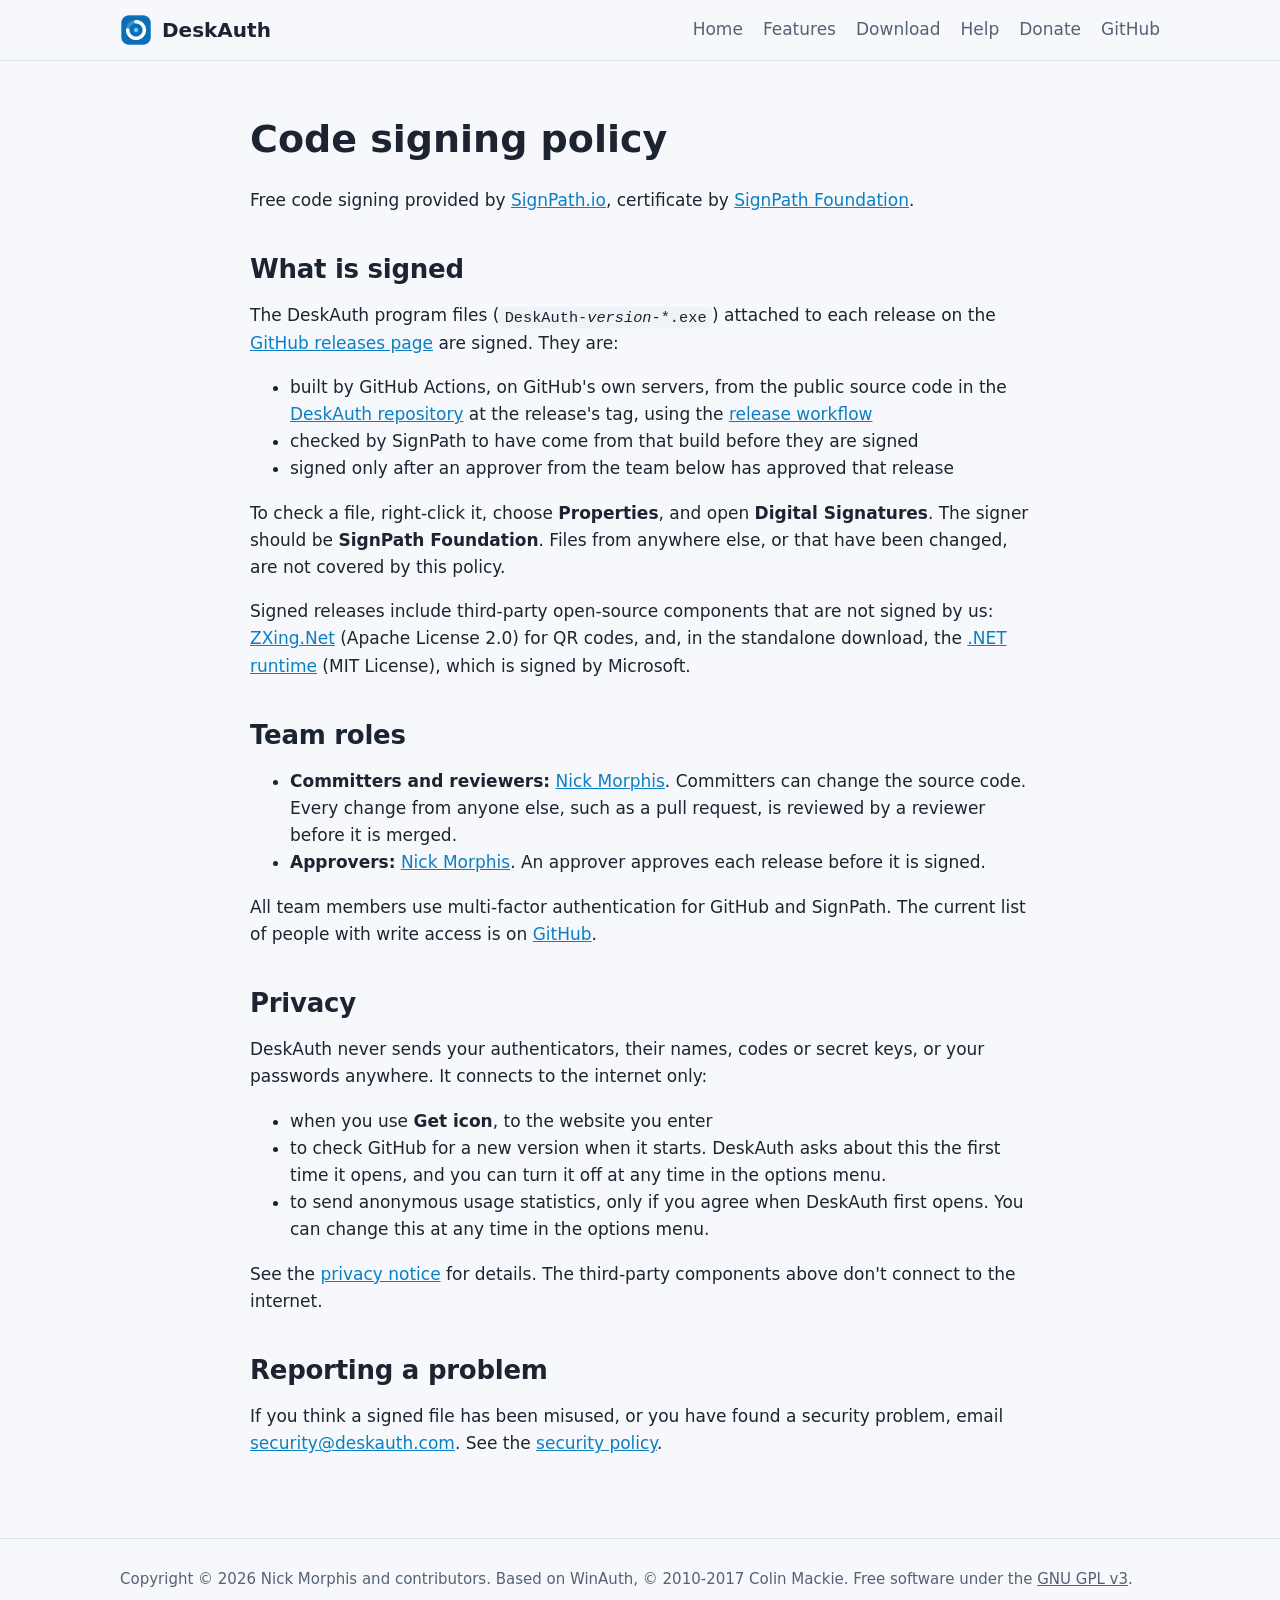
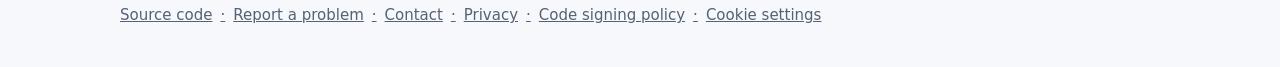
==== docs/code-signing.html @ 06732f40 "Add contact addresses and prepare for SignPath code signing Contact addresses: - SECURITY.md and /.w" ====
<!doctype html>
<html lang="en">
<head>
  <meta charset="utf-8">
  <meta name="viewport" content="width=device-width, initial-scale=1">
  <title>Code signing policy - DeskAuth</title>
  <meta name="description" content="How DeskAuth releases are built and signed, and who can approve signing.">
  <meta name="color-scheme" content="light dark">
  <link rel="canonical" href="https://deskauth.com/code-signing.html">
  <link rel="icon" href="favicon.ico">
  <link rel="stylesheet" href="css/site.css">
  <script src="js/analytics.js" defer></script>
</head>
<body>
  <header class="site-header">
    <div class="container">
      <a class="brand" href="index.html"><img src="images/logo-64.png" alt="" width="32" height="32">DeskAuth</a>
      <nav class="site-nav" aria-label="Main">
        <a href="index.html">Home</a>
        <a href="index.html#features">Features</a>
        <a href="download.html">Download</a>
        <a href="help.html">Help</a>
        <a href="donate.html">Donate</a>
        <a href="https://github.com/DeskAuth/DeskAuth">GitHub</a>
      </nav>
    </div>
  </header>

  <main class="page">
    <div class="container">
      <h1>Code signing policy</h1>
      <p>Free code signing provided by <a href="https://signpath.io">SignPath.io</a>, certificate by <a href="https://signpath.org">SignPath Foundation</a>.</p>

      <h2 id="what">What is signed</h2>
      <p>The DeskAuth program files (<code>DeskAuth-<em>version</em>-*.exe</code>) attached to each release on the <a href="https://github.com/DeskAuth/DeskAuth/releases">GitHub releases page</a> are signed. They are:</p>
      <ul>
        <li>built by GitHub Actions, on GitHub's own servers, from the public source code in the <a href="https://github.com/DeskAuth/DeskAuth">DeskAuth repository</a> at the release's tag, using the <a href="https://github.com/DeskAuth/DeskAuth/blob/main/.github/workflows/release.yml">release workflow</a></li>
        <li>checked by SignPath to have come from that build before they are signed</li>
        <li>signed only after an approver from the team below has approved that release</li>
      </ul>
      <p>To check a file, right-click it, choose <strong>Properties</strong>, and open <strong>Digital Signatures</strong>. The signer should be <strong>SignPath Foundation</strong>. Files from anywhere else, or that have been changed, are not covered by this policy.</p>
      <p>Signed releases include third-party open-source components that are not signed by us: <a href="https://github.com/micjahn/ZXing.Net">ZXing.Net</a> (Apache License 2.0) for QR codes, and, in the standalone download, the <a href="https://github.com/dotnet/runtime">.NET runtime</a> (MIT License), which is signed by Microsoft.</p>

      <h2 id="team">Team roles</h2>
      <ul>
        <li><strong>Committers and reviewers:</strong> <a href="https://github.com/CowboyNick">Nick Morphis</a>. Committers can change the source code. Every change from anyone else, such as a pull request, is reviewed by a reviewer before it is merged.</li>
        <li><strong>Approvers:</strong> <a href="https://github.com/CowboyNick">Nick Morphis</a>. An approver approves each release before it is signed.</li>
      </ul>
      <p>All team members use multi-factor authentication for GitHub and SignPath. The current list of people with write access is on <a href="https://github.com/DeskAuth/DeskAuth">GitHub</a>.</p>

      <h2 id="privacy">Privacy</h2>
      <p>DeskAuth never sends your authenticators, their names, codes or secret keys, or your passwords anywhere. It connects to the internet only:</p>
      <ul>
        <li>when you use <strong>Get icon</strong>, to the website you enter</li>
        <li>to check GitHub for a new version when it starts. DeskAuth asks about this the first time it opens, and you can turn it off at any time in the options menu.</li>
        <li>to send anonymous usage statistics, only if you agree when DeskAuth first opens. You can change this at any time in the options menu.</li>
      </ul>
      <p>See the <a href="privacy.html">privacy notice</a> for details. The third-party components above don't connect to the internet.</p>

      <h2 id="problems">Reporting a problem</h2>
      <p>If you think a signed file has been misused, or you have found a security problem, email <a href="mailto:security@deskauth.com">security@deskauth.com</a>. See the <a href="https://github.com/DeskAuth/DeskAuth/blob/main/SECURITY.md">security policy</a>.</p>
    </div>
  </main>

  <footer class="site-footer">
    <div class="container">
      <span>Copyright &copy; 2026 Nick Morphis and contributors. Based on WinAuth, &copy; 2010-2017 Colin Mackie. Free software under the <a href="https://github.com/DeskAuth/DeskAuth/blob/main/LICENSE">GNU GPL v3</a>.</span>
      <span class="footer-links"><a href="https://github.com/DeskAuth/DeskAuth">Source code</a><a href="https://github.com/DeskAuth/DeskAuth/issues">Report a problem</a><a href="mailto:contact@deskauth.com">Contact</a><a href="privacy.html">Privacy</a><a href="code-signing.html">Code signing policy</a><a href="privacy.html#choices" data-cookie-settings>Cookie settings</a></span>
    </div>
  </footer>
</body>
</html>
---- docs/css/site.css ----
/* WinAuth website */

:root {
  --bg: #f6f8fb;
  --surface: #ffffff;
  --surface-2: #eef3f8;
  --text: #1b2430;
  --text-muted: #556274;
  --border: #dbe3ec;
  --accent: #0b7fc4;
  --accent-strong: #075f94;
  --accent-soft: #dff1fb;
  --hero-from: #e6f5fd;
  --hero-to: #f6f8fb;
  --code-bg: #eef3f8;
  --warning-bg: #fff6e0;
  --warning-border: #f0c75e;
  --shadow: 0 1px 2px rgba(16, 32, 48, 0.06), 0 8px 24px rgba(16, 32, 48, 0.08);
  color-scheme: light;
}

@media (prefers-color-scheme: dark) {
  :root {
    --bg: #14181e;
    --surface: #1c2129;
    --surface-2: #232a34;
    --text: #e6ebf1;
    --text-muted: #9aa7b6;
    --border: #2e3744;
    --accent: #4cc2f5;
    --accent-strong: #8ad7f9;
    --accent-soft: #15364a;
    --hero-from: #10283a;
    --hero-to: #14181e;
    --code-bg: #232a34;
    --warning-bg: #3a2f12;
    --warning-border: #8a6d1c;
    --shadow: 0 1px 2px rgba(0, 0, 0, 0.3), 0 8px 24px rgba(0, 0, 0, 0.35);
    color-scheme: dark;
  }
}

* {
  box-sizing: border-box;
}

html {
  scroll-behavior: smooth;
}

body {
  margin: 0;
  background: var(--bg);
  color: var(--text);
  font-family: "Segoe UI Variable Text", "Segoe UI", system-ui, -apple-system, "Helvetica Neue", Arial, sans-serif;
  font-size: 17px;
  line-height: 1.6;
}

img {
  max-width: 100%;
  height: auto;
}

a {
  color: var(--accent);
}

a:hover {
  color: var(--accent-strong);
}

code {
  font-family: Consolas, "Cascadia Mono", ui-monospace, monospace;
  font-size: 0.9em;
  background: var(--code-bg);
  padding: 0.1em 0.35em;
  border-radius: 4px;
}

pre {
  background: var(--code-bg);
  padding: 14px 16px;
  border-radius: 8px;
  overflow-x: auto;
}

pre code {
  padding: 0;
  background: none;
}

.container {
  width: 100%;
  max-width: 1080px;
  margin: 0 auto;
  padding: 0 20px;
}

/* header */

.site-header {
  position: sticky;
  top: 0;
  z-index: 10;
  background: color-mix(in srgb, var(--bg) 88%, transparent);
  backdrop-filter: blur(10px);
  border-bottom: 1px solid var(--border);
}

.site-header .container {
  display: flex;
  align-items: center;
  justify-content: space-between;
  gap: 16px;
  min-height: 60px;
}

.brand {
  display: flex;
  align-items: center;
  gap: 10px;
  font-weight: 600;
  font-size: 20px;
  color: var(--text);
  text-decoration: none;
}

.brand img {
  width: 32px;
  height: 32px;
}

.site-nav {
  display: flex;
  flex-wrap: wrap;
  gap: 4px 20px;
}

.site-nav a {
  color: var(--text-muted);
  text-decoration: none;
  font-weight: 500;
}

.site-nav a:hover,
.site-nav a[aria-current="page"] {
  color: var(--accent);
}

/* hero */

.hero {
  background: linear-gradient(180deg, var(--hero-from), var(--hero-to));
  padding: 56px 0 40px;
}

.hero .container {
  display: grid;
  grid-template-columns: 1.1fr 1fr;
  gap: 40px;
  align-items: center;
}

.hero h1 {
  font-size: clamp(32px, 5vw, 48px);
  line-height: 1.15;
  margin: 0 0 16px;
  letter-spacing: -0.02em;
}

.hero p.lead {
  font-size: 20px;
  color: var(--text-muted);
  margin: 0 0 28px;
}

.hero-shot img {
  display: block;
  margin: 0 auto;
  width: 100%;
  max-width: 440px;
}

.buttons {
  display: flex;
  flex-wrap: wrap;
  gap: 12px;
}

.button {
  display: inline-block;
  padding: 11px 22px;
  border-radius: 8px;
  font-weight: 600;
  text-decoration: none;
  border: 1px solid var(--border);
  color: var(--text);
  background: var(--surface);
}

.button:hover {
  color: var(--text);
  border-color: var(--accent);
}

.button.primary {
  background: var(--accent);
  border-color: var(--accent);
  color: #fff;
}

@media (prefers-color-scheme: dark) {
  .button.primary {
    color: #0b1a24;
  }
}

.button.primary:hover {
  background: var(--accent-strong);
  border-color: var(--accent-strong);
}

.hero .note {
  margin-top: 14px;
  font-size: 15px;
  color: var(--text-muted);
}

/* sections */

section {
  padding: 56px 0;
}

section + section {
  border-top: 1px solid var(--border);
}

h2 {
  font-size: 30px;
  line-height: 1.2;
  margin: 0 0 12px;
  letter-spacing: -0.01em;
}

h3 {
  font-size: 20px;
  margin: 0 0 8px;
}

.section-intro {
  color: var(--text-muted);
  max-width: 680px;
  margin: 0 0 32px;
}

.feature-grid {
  display: grid;
  grid-template-columns: repeat(3, 1fr);
  gap: 20px;
}

.feature {
  background: var(--surface);
  border: 1px solid var(--border);
  border-radius: 12px;
  padding: 20px;
}

.feature p {
  margin: 0;
  color: var(--text-muted);
}

/* screenshot rows */

.showcase {
  display: grid;
  grid-template-columns: 1fr 1fr;
  gap: 40px;
  align-items: center;
  margin-bottom: 48px;
}

.showcase:last-child {
  margin-bottom: 0;
}

.showcase.reverse .showcase-text {
  order: 2;
}

.showcase-text p {
  color: var(--text-muted);
}

.showcase-text ul {
  color: var(--text-muted);
  padding-left: 20px;
}

.showcase img {
  display: block;
  margin: 0 auto;
}

/* page content (download, help) */

.page {
  padding: 48px 0 64px;
}

.page .container {
  max-width: 820px;
}

.page h1 {
  font-size: 38px;
  margin: 0 0 12px;
}

.page h2 {
  margin-top: 40px;
  font-size: 26px;
}

.page h3 {
  margin-top: 28px;
}

.page p,
.page li {
  color: var(--text);
}

.callout {
  background: var(--warning-bg);
  border: 1px solid var(--warning-border);
  border-radius: 10px;
  padding: 14px 18px;
  margin: 20px 0;
}

.callout p {
  margin: 0;
}

.card {
  background: var(--surface);
  border: 1px solid var(--border);
  border-radius: 12px;
  padding: 20px 24px;
  margin: 20px 0;
}

.toc {
  background: var(--surface);
  border: 1px solid var(--border);
  border-radius: 12px;
  padding: 16px 24px;
}

.toc ul {
  margin: 8px 0 0;
  padding-left: 20px;
}

/* footer */

.site-footer {
  border-top: 1px solid var(--border);
  padding: 28px 0 40px;
  color: var(--text-muted);
  font-size: 15px;
}

.site-footer .container {
  display: flex;
  flex-wrap: wrap;
  justify-content: space-between;
  gap: 12px;
}

.site-footer a {
  color: var(--text-muted);
}

/* narrow screens */

@media (max-width: 860px) {
  .hero .container,
  .showcase {
    grid-template-columns: 1fr;
  }

  .showcase.reverse .showcase-text {
    order: 0;
  }

  .feature-grid {
    grid-template-columns: 1fr 1fr;
  }
}

@media (max-width: 560px) {
  body {
    font-size: 16px;
  }

  .feature-grid {
    grid-template-columns: 1fr;
  }

  .site-header .container {
    flex-direction: column;
    align-items: flex-start;
    padding-top: 10px;
    padding-bottom: 10px;
  }

  .hero {
    padding-top: 36px;
  }

  section {
    padding: 40px 0;
  }
}

/* screenshots sit on a panel the same color as their background */

.stage {
  background: #e8eef4;
  border-radius: 16px;
  padding: 8px;
  display: flex;
  justify-content: center;
}

@media (prefers-color-scheme: dark) {
  .stage {
    background: #20242b;
  }
}

.stage picture {
  display: block;
}

/* let screenshots and grid columns shrink on narrow screens */

.hero .container > *,
.showcase > *,
.feature-grid > * {
  min-width: 0;
}

.stage picture,
.stage > img {
  min-width: 0;
  max-width: 100%;
}

/* cookie consent banner, added by js/analytics.js */

.consent {
  position: fixed;
  z-index: 20;
  left: 16px;
  right: 16px;
  bottom: 16px;
  max-width: 760px;
  margin: 0 auto;
  display: flex;
  flex-wrap: wrap;
  align-items: center;
  gap: 12px 20px;
  padding: 16px 20px;
  background: var(--surface);
  color: var(--text);
  border: 1px solid var(--border);
  border-radius: 12px;
  box-shadow: var(--shadow);
}

.consent[hidden] {
  display: none;
}

.consent-text {
  flex: 1 1 360px;
  margin: 0;
  font-size: 15px;
}

.consent-buttons {
  display: flex;
  gap: 10px;
}

.consent .button {
  font: inherit;
  font-weight: 600;
  cursor: pointer;
  min-width: 96px;
}

.footer-links a + a::before {
  content: "·";
  margin: 0 8px;
  color: var(--text-muted);
}

/* donate page */

.donate-grid {
  display: grid;
  grid-template-columns: repeat(auto-fill, minmax(240px, 1fr));
  gap: 20px;
  margin: 24px 0 8px;
}

.donate-card {
  min-width: 0;
  display: flex;
  flex-direction: column;
  align-items: center;
  gap: 12px;
  padding: 20px;
  background: var(--surface);
  border: 1px solid var(--border);
  border-radius: 12px;
  text-align: center;
}

.donate-card h2 {
  margin: 0;
  font-size: 22px;
}

.donate-card .ticker {
  font-size: 15px;
  font-weight: 500;
  color: var(--text-muted);
}

.donate-card .network {
  margin: -6px 0 0;
  font-size: 14px;
  color: var(--text-muted);
}

.donate-card img {
  border-radius: 8px;
}

.donate-card .address {
  display: block;
  max-width: 100%;
  word-break: break-all;
  font-size: 14px;
  user-select: all;
}

.donate-card .button {
  font: inherit;
  font-weight: 600;
  cursor: pointer;
}
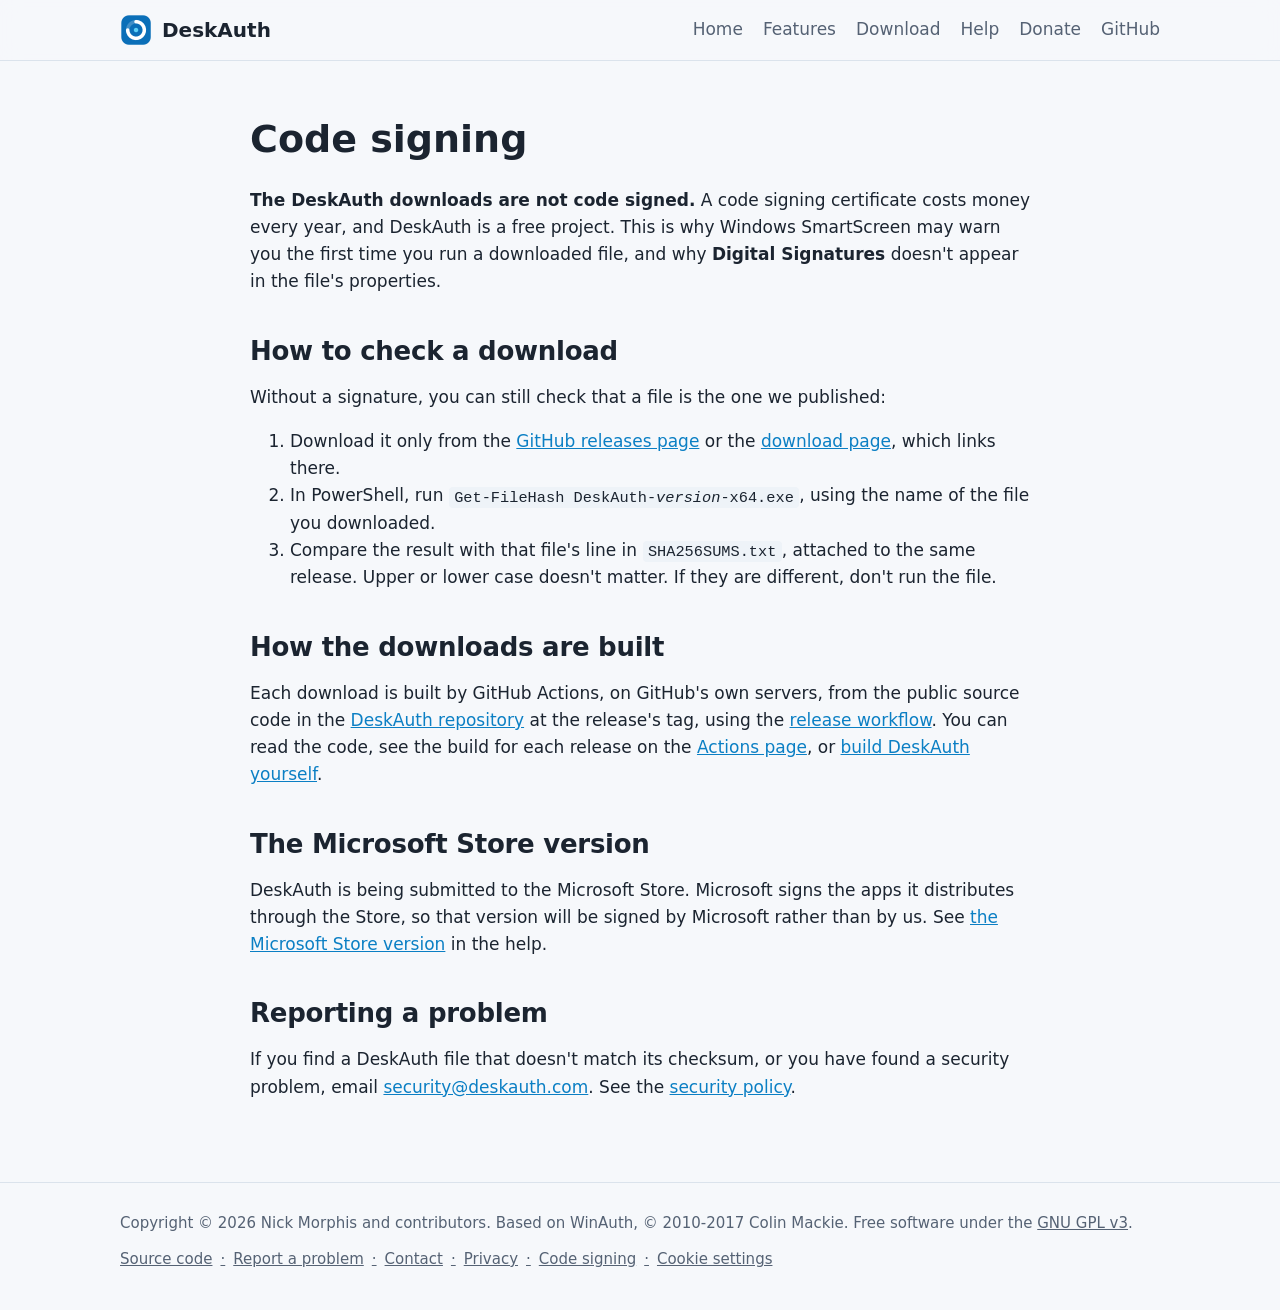
==== commit f0372dbf: "Say that downloads are not code signed The website and README read as if releases were signed throug" ====
--- a/docs/code-signing.html
+++ b/docs/code-signing.html
@@ -3,8 +3,8 @@
 <head>
   <meta charset="utf-8">
   <meta name="viewport" content="width=device-width, initial-scale=1">
-  <title>Code signing policy - DeskAuth</title>
-  <meta name="description" content="How DeskAuth releases are built and signed, and who can approve signing.">
+  <title>Code signing - DeskAuth</title>
+  <meta name="description" content="DeskAuth downloads are not code signed. How they are built, and how to check a download.">
   <meta name="color-scheme" content="light dark">
   <link rel="canonical" href="https://deskauth.com/code-signing.html">
   <link rel="icon" href="favicon.ico">
@@ -28,44 +28,32 @@
 
   <main class="page">
     <div class="container">
-      <h1>Code signing policy</h1>
-      <p>Free code signing provided by <a href="https://signpath.io">SignPath.io</a>, certificate by <a href="https://signpath.org">SignPath Foundation</a>.</p>
+      <h1>Code signing</h1>
+      <p><strong>The DeskAuth downloads are not code signed.</strong> A code signing certificate costs money every year, and DeskAuth is a free project. This is why Windows SmartScreen may warn you the first time you run a downloaded file, and why <strong>Digital Signatures</strong> doesn't appear in the file's properties.</p>
 
-      <h2 id="what">What is signed</h2>
-      <p>The DeskAuth program files (<code>DeskAuth-<em>version</em>-*.exe</code>) attached to each release on the <a href="https://github.com/DeskAuth/DeskAuth/releases">GitHub releases page</a> are signed. They are:</p>
-      <ul>
-        <li>built by GitHub Actions, on GitHub's own servers, from the public source code in the <a href="https://github.com/DeskAuth/DeskAuth">DeskAuth repository</a> at the release's tag, using the <a href="https://github.com/DeskAuth/DeskAuth/blob/main/.github/workflows/release.yml">release workflow</a></li>
-        <li>checked by SignPath to have come from that build before they are signed</li>
-        <li>signed only after an approver from the team below has approved that release</li>
-      </ul>
-      <p>To check a file, right-click it, choose <strong>Properties</strong>, and open <strong>Digital Signatures</strong>. The signer should be <strong>SignPath Foundation</strong>. Files from anywhere else, or that have been changed, are not covered by this policy.</p>
-      <p>Signed releases include third-party open-source components that are not signed by us: <a href="https://github.com/micjahn/ZXing.Net">ZXing.Net</a> (Apache License 2.0) for QR codes, and, in the standalone download, the <a href="https://github.com/dotnet/runtime">.NET runtime</a> (MIT License), which is signed by Microsoft.</p>
+      <h2 id="check">How to check a download</h2>
+      <p>Without a signature, you can still check that a file is the one we published:</p>
+      <ol>
+        <li>Download it only from the <a href="https://github.com/DeskAuth/DeskAuth/releases">GitHub releases page</a> or the <a href="download.html">download page</a>, which links there.</li>
+        <li>In PowerShell, run <code>Get-FileHash DeskAuth-<em>version</em>-x64.exe</code>, using the name of the file you downloaded.</li>
+        <li>Compare the result with that file's line in <code>SHA256SUMS.txt</code>, attached to the same release. Upper or lower case doesn't matter. If they are different, don't run the file.</li>
+      </ol>
 
-      <h2 id="team">Team roles</h2>
-      <ul>
-        <li><strong>Committers and reviewers:</strong> <a href="https://github.com/CowboyNick">Nick Morphis</a>. Committers can change the source code. Every change from anyone else, such as a pull request, is reviewed by a reviewer before it is merged.</li>
-        <li><strong>Approvers:</strong> <a href="https://github.com/CowboyNick">Nick Morphis</a>. An approver approves each release before it is signed.</li>
-      </ul>
-      <p>All team members use multi-factor authentication for GitHub and SignPath. The current list of people with write access is on <a href="https://github.com/DeskAuth/DeskAuth">GitHub</a>.</p>
+      <h2 id="built">How the downloads are built</h2>
+      <p>Each download is built by GitHub Actions, on GitHub's own servers, from the public source code in the <a href="https://github.com/DeskAuth/DeskAuth">DeskAuth repository</a> at the release's tag, using the <a href="https://github.com/DeskAuth/DeskAuth/blob/main/.github/workflows/release.yml">release workflow</a>. You can read the code, see the build for each release on the <a href="https://github.com/DeskAuth/DeskAuth/actions">Actions page</a>, or <a href="https://github.com/DeskAuth/DeskAuth/blob/main/COMPILING.md">build DeskAuth yourself</a>.</p>
 
-      <h2 id="privacy">Privacy</h2>
-      <p>DeskAuth never sends your authenticators, their names, codes or secret keys, or your passwords anywhere. It connects to the internet only:</p>
-      <ul>
-        <li>when you use <strong>Get icon</strong>, to the website you enter</li>
-        <li>to check GitHub for a new version when it starts. DeskAuth asks about this the first time it opens, and you can turn it off at any time in the options menu.</li>
-        <li>to send anonymous usage statistics, only if you agree when DeskAuth first opens. You can change this at any time in the options menu.</li>
-      </ul>
-      <p>See the <a href="privacy.html">privacy notice</a> for details. The third-party components above don't connect to the internet.</p>
+      <h2 id="store">The Microsoft Store version</h2>
+      <p>DeskAuth is being submitted to the Microsoft Store. Microsoft signs the apps it distributes through the Store, so that version will be signed by Microsoft rather than by us. See <a href="help.html#store">the Microsoft Store version</a> in the help.</p>
 
       <h2 id="problems">Reporting a problem</h2>
-      <p>If you think a signed file has been misused, or you have found a security problem, email <a href="mailto:security@deskauth.com">security@deskauth.com</a>. See the <a href="https://github.com/DeskAuth/DeskAuth/blob/main/SECURITY.md">security policy</a>.</p>
+      <p>If you find a DeskAuth file that doesn't match its checksum, or you have found a security problem, email <a href="mailto:security@deskauth.com">security@deskauth.com</a>. See the <a href="https://github.com/DeskAuth/DeskAuth/blob/main/SECURITY.md">security policy</a>.</p>
     </div>
   </main>
 
   <footer class="site-footer">
     <div class="container">
       <span>Copyright &copy; 2026 Nick Morphis and contributors. Based on WinAuth, &copy; 2010-2017 Colin Mackie. Free software under the <a href="https://github.com/DeskAuth/DeskAuth/blob/main/LICENSE">GNU GPL v3</a>.</span>
-      <span class="footer-links"><a href="https://github.com/DeskAuth/DeskAuth">Source code</a><a href="https://github.com/DeskAuth/DeskAuth/issues">Report a problem</a><a href="mailto:contact@deskauth.com">Contact</a><a href="privacy.html">Privacy</a><a href="code-signing.html">Code signing policy</a><a href="privacy.html#choices" data-cookie-settings>Cookie settings</a></span>
+      <span class="footer-links"><a href="https://github.com/DeskAuth/DeskAuth">Source code</a><a href="https://github.com/DeskAuth/DeskAuth/issues">Report a problem</a><a href="mailto:contact@deskauth.com">Contact</a><a href="privacy.html">Privacy</a><a href="code-signing.html">Code signing</a><a href="privacy.html#choices" data-cookie-settings>Cookie settings</a></span>
     </div>
   </footer>
 </body>
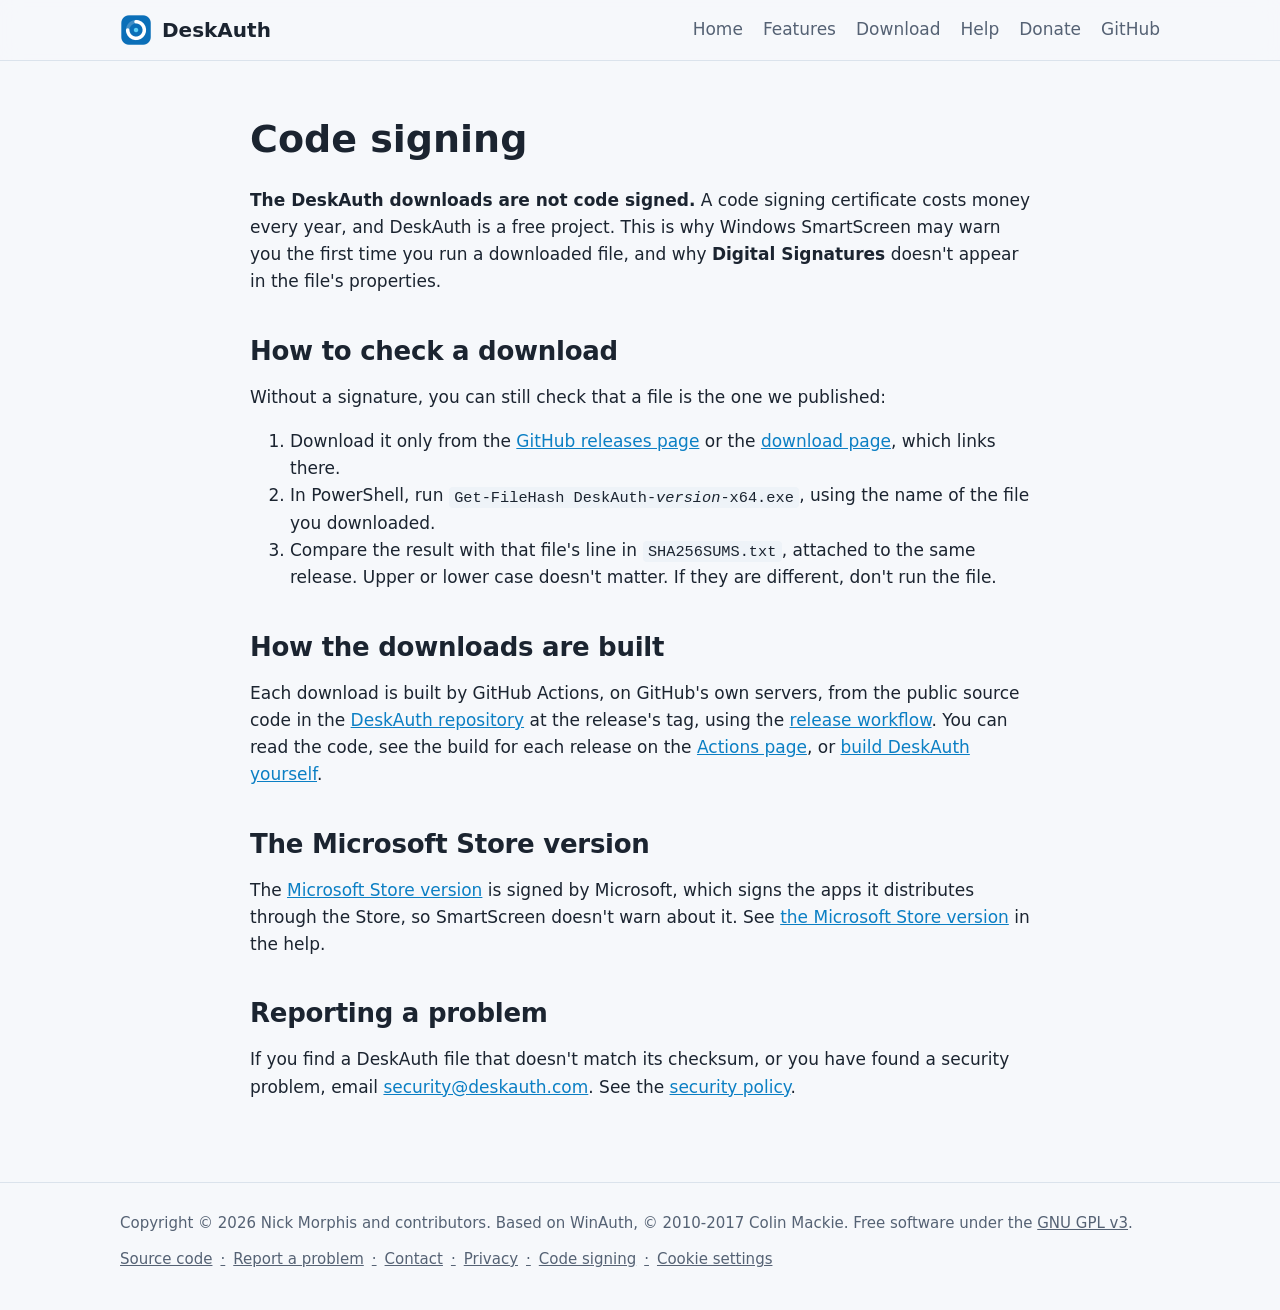
==== commit 6ce2ebcb: "Link to the Microsoft Store version on the website The download page gets a Microsoft Store section " ====
--- a/docs/code-signing.html
+++ b/docs/code-signing.html
@@ -43,7 +43,7 @@
       <p>Each download is built by GitHub Actions, on GitHub's own servers, from the public source code in the <a href="https://github.com/DeskAuth/DeskAuth">DeskAuth repository</a> at the release's tag, using the <a href="https://github.com/DeskAuth/DeskAuth/blob/main/.github/workflows/release.yml">release workflow</a>. You can read the code, see the build for each release on the <a href="https://github.com/DeskAuth/DeskAuth/actions">Actions page</a>, or <a href="https://github.com/DeskAuth/DeskAuth/blob/main/COMPILING.md">build DeskAuth yourself</a>.</p>
 
       <h2 id="store">The Microsoft Store version</h2>
-      <p>DeskAuth is being submitted to the Microsoft Store. Microsoft signs the apps it distributes through the Store, so that version will be signed by Microsoft rather than by us. See <a href="help.html#store">the Microsoft Store version</a> in the help.</p>
+      <p>The <a href="https://apps.microsoft.com/detail/9p5n2stqrr5q">Microsoft Store version</a> is signed by Microsoft, which signs the apps it distributes through the Store, so SmartScreen doesn't warn about it. See <a href="help.html#store">the Microsoft Store version</a> in the help.</p>
 
       <h2 id="problems">Reporting a problem</h2>
       <p>If you find a DeskAuth file that doesn't match its checksum, or you have found a security problem, email <a href="mailto:security@deskauth.com">security@deskauth.com</a>. See the <a href="https://github.com/DeskAuth/DeskAuth/blob/main/SECURITY.md">security policy</a>.</p>
